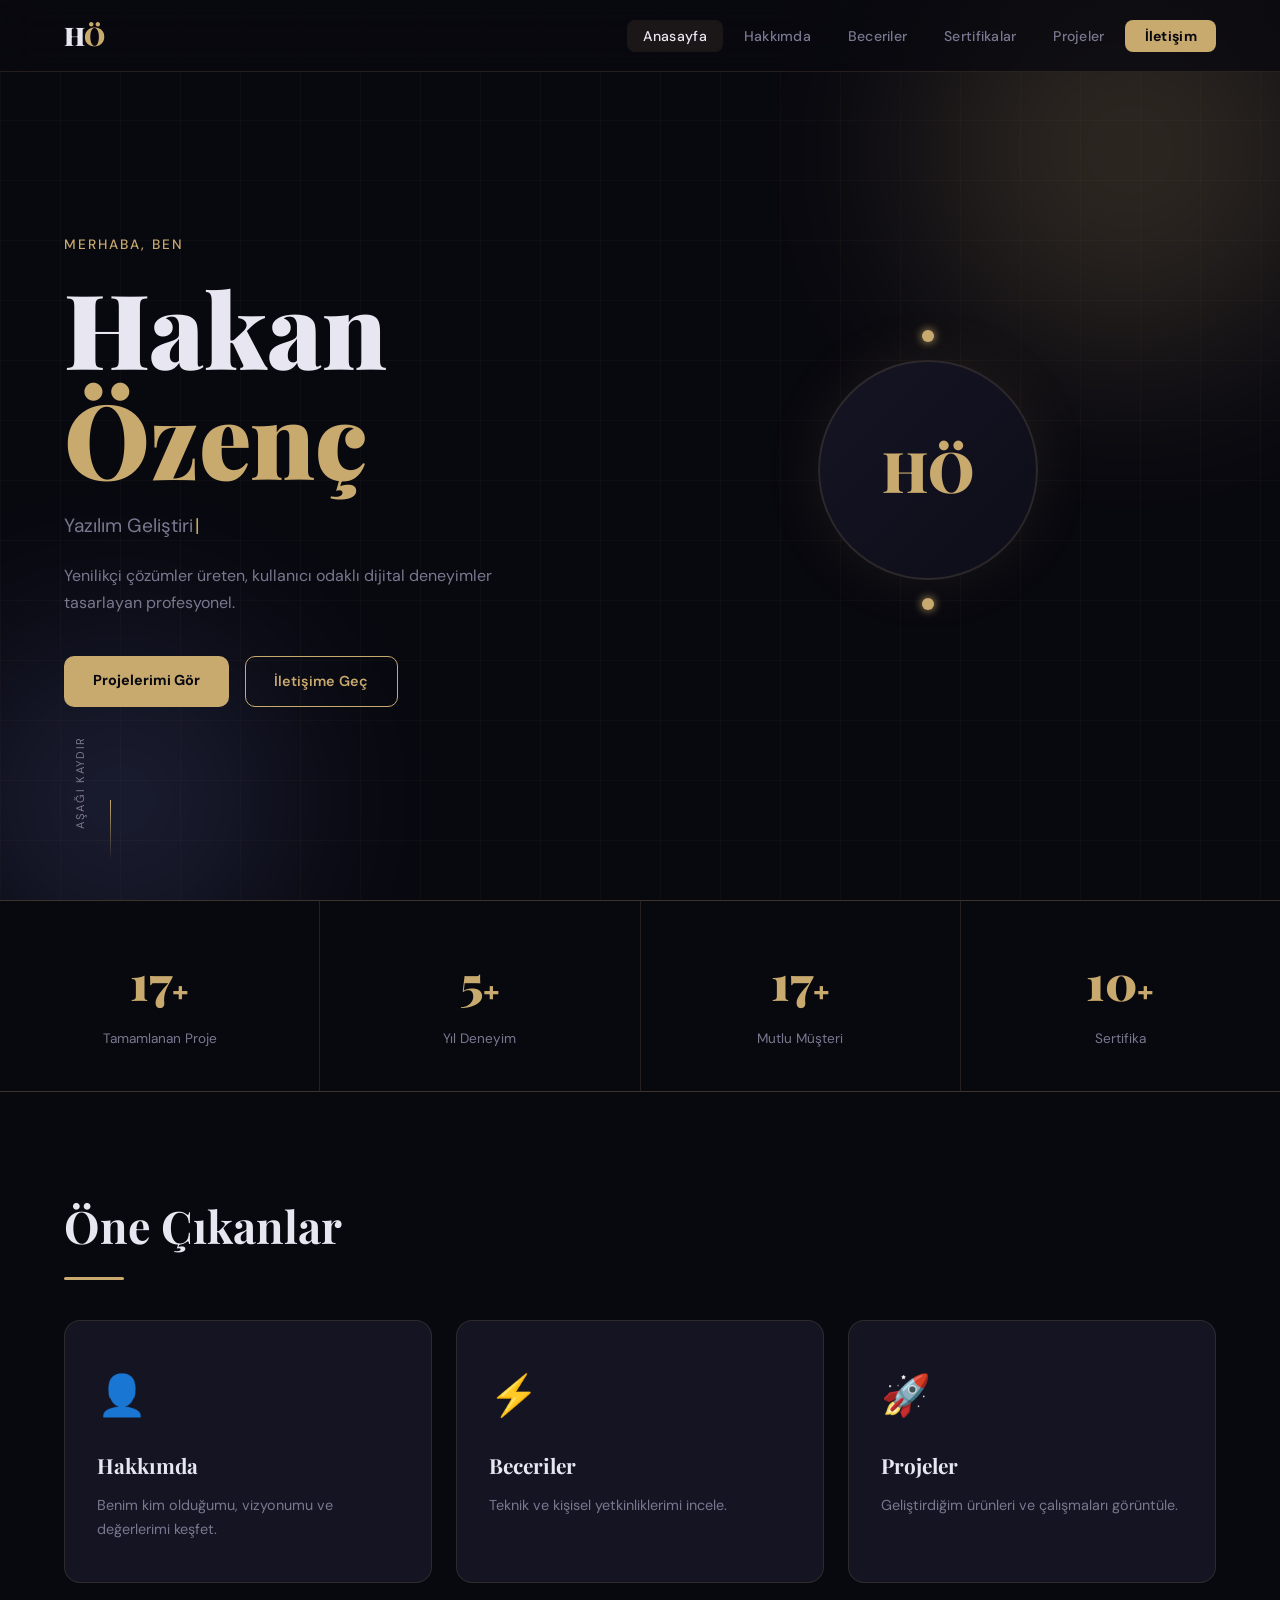
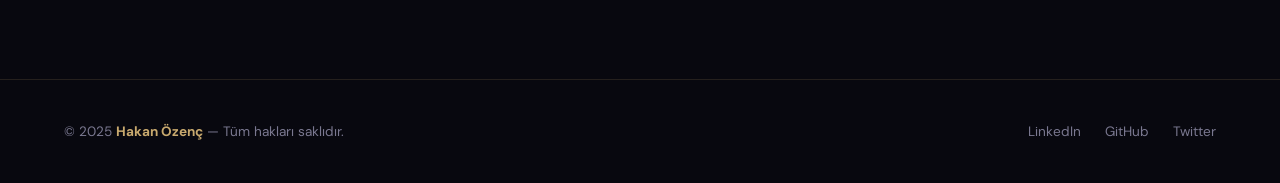
==== index.html @ df99b6a4 "Add files via upload" ====
<!DOCTYPE html>
<html lang="tr">
<head>
  <meta charset="UTF-8" />
  <meta name="viewport" content="width=device-width, initial-scale=1.0"/>
  <title>Hakan Özenç — Kişisel Web Sitesi</title>
  <link rel="stylesheet" href="style.css" />
  <link rel="preconnect" href="https://fonts.googleapis.com">
  <link href="https://fonts.googleapis.com/css2?family=Playfair+Display:wght@400;700;900&family=DM+Sans:wght@300;400;500&display=swap" rel="stylesheet">
</head>
<body class="page-home">

  <!-- NAV -->
  <nav id="navbar">
    <div class="nav-logo">H<span>Ö</span></div>
    <button class="nav-toggle" id="navToggle" aria-label="Menü">
      <span></span><span></span><span></span>
    </button>
    <ul class="nav-links" id="navLinks">
      <li><a href="index.html" class="active">Anasayfa</a></li>
      <li><a href="hakkimda.html">Hakkımda</a></li>
      <li><a href="beceriler.html">Beceriler</a></li>
      <li><a href="sertifikalar.html">Sertifikalar</a></li>
      <li><a href="projeler.html">Projeler</a></li>
      <li><a href="iletisim.html" class="nav-cta">İletişim</a></li>
    </ul>
  </nav>

  <!-- HERO -->
  <section class="hero">
    <div class="hero-bg">
      <div class="orb orb1"></div>
      <div class="orb orb2"></div>
      <div class="grid-lines"></div>
    </div>
    <div class="hero-content">
      <p class="hero-tag animate-up">Merhaba, ben</p>
      <h1 class="hero-name animate-up delay-1">Hakan<br><span>Özenç</span></h1>
      <p class="hero-role animate-up delay-2" id="typewriter"></p>
      <p class="hero-desc animate-up delay-3">
        Yenilikçi çözümler üreten, kullanıcı odaklı dijital deneyimler tasarlayan profesyonel.
      </p>
      <div class="hero-btns animate-up delay-4">
        <a href="projeler.html" class="btn-primary">Projelerimi Gör</a>
        <a href="iletisim.html" class="btn-outline">İletişime Geç</a>
      </div>
    </div>
    <div class="hero-visual animate-up delay-2">
      <div class="avatar-ring">
        <div class="avatar-inner">
          <span class="avatar-initials">HÖ</span>
        </div>
        <svg class="ring-svg" viewBox="0 0 300 300">
          <circle cx="150" cy="150" r="140" fill="none" stroke="url(#ringGrad)" stroke-width="2" stroke-dasharray="6 4"/>
        </svg>
        <div class="orbit-dot dot1"></div>
        <div class="orbit-dot dot2"></div>
      </div>
    </div>
    <div class="scroll-hint animate-up delay-5">
      <span>Aşağı Kaydır</span>
      <div class="scroll-line"></div>
    </div>
  </section>

  <!-- QUICK STATS -->
  <section class="stats">
    <div class="stat-card">
      <span class="stat-num" data-target="50">0</span><span class="stat-sym">+</span>
      <p>Tamamlanan Proje</p>
    </div>
    <div class="stat-card">
      <span class="stat-num" data-target="5">0</span><span class="stat-sym">+</span>
      <p>Yıl Deneyim</p>
    </div>
    <div class="stat-card">
      <span class="stat-num" data-target="30">0</span><span class="stat-sym">+</span>
      <p>Mutlu Müşteri</p>
    </div>
    <div class="stat-card">
      <span class="stat-num" data-target="10">0</span><span class="stat-sym">+</span>
      <p>Sertifika</p>
    </div>
  </section>

  <!-- FEATURED -->
  <section class="featured">
    <h2 class="section-title">Öne Çıkanlar</h2>
    <div class="featured-grid">
      <a href="hakkimda.html" class="feat-card">
        <div class="feat-icon">👤</div>
        <h3>Hakkımda</h3>
        <p>Benim kim olduğumu, vizyonumu ve değerlerimi keşfet.</p>
      </a>
      <a href="beceriler.html" class="feat-card">
        <div class="feat-icon">⚡</div>
        <h3>Beceriler</h3>
        <p>Teknik ve kişisel yetkinliklerimi incele.</p>
      </a>
      <a href="projeler.html" class="feat-card">
        <div class="feat-icon">🚀</div>
        <h3>Projeler</h3>
        <p>Geliştirdiğim ürünleri ve çalışmaları görüntüle.</p>
      </a>
    </div>
  </section>

  <!-- FOOTER -->
  <footer class="site-footer">
    <p>© 2025 <strong>Hakan Özenç</strong> — Tüm hakları saklıdır.</p>
    <div class="footer-links">
      <a href="#">LinkedIn</a>
      <a href="#">GitHub</a>
      <a href="#">Twitter</a>
    </div>
  </footer>

  <script src="main.js"></script>
</body>
</html>
---- style.css ----
/* ============================================
   HAKAN ÖZENÇ — PERSONAL WEBSITE
   style.css
   ============================================ */

/* ---- RESET & VARIABLES ---- */
*, *::before, *::after { box-sizing: border-box; margin: 0; padding: 0; }

:root {
  --bg:        #08080f;
  --bg2:       #0e0e1a;
  --surface:   #141423;
  --accent:    #c8a96e;
  --accent2:   #e8c98e;
  --text:      #e8e6f0;
  --muted:     #7a7890;
  --border:    rgba(200,169,110,0.15);
  --font-disp: 'Playfair Display', Georgia, serif;
  --font-body: 'DM Sans', sans-serif;
  --nav-h:     72px;
  --radius:    16px;
  --trans:     0.35s cubic-bezier(.4,0,.2,1);
}

html { scroll-behavior: smooth; }
body {
  background: var(--bg);
  color: var(--text);
  font-family: var(--font-body);
  font-size: 16px;
  line-height: 1.7;
  overflow-x: hidden;
}
a { text-decoration: none; color: inherit; }
img { display: block; max-width: 100%; }

/* ============================================
   NAVBAR
   ============================================ */
#navbar {
  position: fixed;
  top: 0; left: 0; right: 0;
  height: var(--nav-h);
  display: flex;
  align-items: center;
  justify-content: space-between;
  padding: 0 5%;
  z-index: 1000;
  background: rgba(8,8,15,0.75);
  backdrop-filter: blur(18px);
  border-bottom: 1px solid var(--border);
  transition: background var(--trans);
}
.nav-logo {
  font-family: var(--font-disp);
  font-size: 1.6rem;
  font-weight: 900;
  color: var(--text);
  letter-spacing: -1px;
}
.nav-logo span { color: var(--accent); }

.nav-links {
  list-style: none;
  display: flex;
  gap: 0.3rem;
  align-items: center;
}
.nav-links a {
  padding: 0.45rem 1rem;
  font-size: 0.88rem;
  font-weight: 500;
  color: var(--muted);
  border-radius: 8px;
  transition: color var(--trans), background var(--trans);
  letter-spacing: 0.02em;
}
.nav-links a:hover,
.nav-links a.active {
  color: var(--text);
  background: rgba(200,169,110,0.1);
}
.nav-links .nav-cta {
  background: var(--accent);
  color: #08080f !important;
  font-weight: 700;
  padding: 0.45rem 1.2rem;
  border-radius: 8px;
}
.nav-links .nav-cta:hover {
  background: var(--accent2);
}
.nav-links .nav-cta.active {
  background: var(--accent2);
  color: #08080f !important;
}

.nav-toggle {
  display: none;
  flex-direction: column;
  gap: 5px;
  background: none;
  border: none;
  cursor: pointer;
  padding: 6px;
}
.nav-toggle span {
  display: block;
  width: 24px; height: 2px;
  background: var(--text);
  border-radius: 2px;
  transition: var(--trans);
}

/* ============================================
   ANIMATIONS
   ============================================ */
.animate-up { opacity: 0; transform: translateY(30px); transition: opacity 0.7s ease, transform 0.7s ease; }
.animate-left { opacity: 0; transform: translateX(-30px); transition: opacity 0.7s ease, transform 0.7s ease; }
.animate-right { opacity: 0; transform: translateX(30px); transition: opacity 0.7s ease, transform 0.7s ease; }
.in-view { opacity: 1 !important; transform: none !important; }

.delay-1 { transition-delay: 0.15s !important; }
.delay-2 { transition-delay: 0.3s !important; }
.delay-3 { transition-delay: 0.45s !important; }
.delay-4 { transition-delay: 0.6s !important; }
.delay-5 { transition-delay: 0.75s !important; }

/* ============================================
   BUTTONS
   ============================================ */
.btn-primary {
  display: inline-block;
  padding: 0.75rem 1.8rem;
  background: var(--accent);
  color: #08080f;
  font-weight: 700;
  font-size: 0.9rem;
  border-radius: 10px;
  transition: background var(--trans), transform var(--trans);
  border: none; cursor: pointer;
}
.btn-primary:hover { background: var(--accent2); transform: translateY(-2px); }
.btn-primary.full-width { width: 100%; text-align: center; font-size: 1rem; padding: 1rem; }

.btn-outline {
  display: inline-block;
  padding: 0.75rem 1.8rem;
  border: 1.5px solid var(--accent);
  color: var(--accent);
  font-weight: 600;
  font-size: 0.9rem;
  border-radius: 10px;
  transition: background var(--trans), color var(--trans), transform var(--trans);
}
.btn-outline:hover { background: var(--accent); color: #08080f; transform: translateY(-2px); }

/* ============================================
   HERO (HOME)
   ============================================ */
.hero {
  min-height: 100vh;
  display: flex;
  align-items: center;
  padding: calc(var(--nav-h) + 3rem) 5% 5rem;
  position: relative;
  overflow: hidden;
}

.hero-bg {
  position: absolute;
  inset: 0;
  pointer-events: none;
}

.orb {
  position: absolute;
  border-radius: 50%;
  filter: blur(80px);
  opacity: 0.25;
}
.orb1 {
  width: 500px; height: 500px;
  background: radial-gradient(circle, #c8a96e, transparent);
  top: -100px; right: -100px;
}
.orb2 {
  width: 400px; height: 400px;
  background: radial-gradient(circle, #6e7ac8, transparent);
  bottom: -100px; left: -80px;
}

.grid-lines {
  position: absolute;
  inset: 0;
  background-image:
    linear-gradient(rgba(200,169,110,0.03) 1px, transparent 1px),
    linear-gradient(90deg, rgba(200,169,110,0.03) 1px, transparent 1px);
  background-size: 60px 60px;
}

.hero-content {
  max-width: 600px;
  z-index: 1;
  flex: 1;
}
.hero-tag {
  font-size: 0.85rem;
  font-weight: 500;
  color: var(--accent);
  letter-spacing: 0.15em;
  text-transform: uppercase;
  margin-bottom: 1rem;
  display: block;
}
.hero-name {
  font-family: var(--font-disp);
  font-size: clamp(3.5rem, 9vw, 6.5rem);
  font-weight: 900;
  line-height: 1.05;
  margin-bottom: 1.2rem;
  color: var(--text);
}
.hero-name span { color: var(--accent); display: block; }
.hero-role {
  font-size: 1.2rem;
  color: var(--muted);
  margin-bottom: 1.2rem;
  min-height: 1.8rem;
  font-weight: 400;
}
.hero-role::after { content: '|'; animation: blink 1s infinite; margin-left: 2px; color: var(--accent); }
@keyframes blink { 0%,100%{opacity:1}50%{opacity:0} }

.hero-desc {
  font-size: 1rem;
  color: var(--muted);
  max-width: 480px;
  margin-bottom: 2.5rem;
}
.hero-btns { display: flex; gap: 1rem; flex-wrap: wrap; }

/* Avatar */
.hero-visual {
  flex: 1;
  display: flex;
  justify-content: center;
  align-items: center;
  z-index: 1;
}
.avatar-ring {
  position: relative;
  width: 300px;
  height: 300px;
}
.avatar-inner {
  width: 220px;
  height: 220px;
  border-radius: 50%;
  background: linear-gradient(135deg, var(--surface), var(--bg2));
  border: 2px solid var(--border);
  display: flex;
  align-items: center;
  justify-content: center;
  position: absolute;
  top: 50%; left: 50%;
  transform: translate(-50%,-50%);
  box-shadow: 0 0 60px rgba(200,169,110,0.1);
}
.avatar-initials {
  font-family: var(--font-disp);
  font-size: 3.5rem;
  font-weight: 900;
  color: var(--accent);
}
.ring-svg {
  position: absolute;
  inset: 0;
  width: 100%; height: 100%;
  animation: spinRing 18s linear infinite;
}
@keyframes spinRing { to { transform: rotate(360deg); } }

.orbit-dot {
  position: absolute;
  width: 12px; height: 12px;
  border-radius: 50%;
  background: var(--accent);
  box-shadow: 0 0 10px var(--accent);
}
.dot1 { top: 10px; left: 50%; transform: translateX(-50%); animation: orbitDot1 6s linear infinite; }
.dot2 { bottom: 10px; left: 50%; transform: translateX(-50%); animation: orbitDot2 6s linear infinite 3s; }
@keyframes orbitDot1 { 0%{top:10px;left:50%}25%{top:50%;left:calc(100% - 6px)}50%{top:calc(100% - 22px);left:50%}75%{top:50%;left:6px}100%{top:10px;left:50%} }
@keyframes orbitDot2 { 0%{bottom:10px;left:50%}100%{bottom:10px;left:50%} }

.scroll-hint {
  position: absolute;
  bottom: 2.5rem; left: 5%;
  display: flex;
  flex-direction: column;
  align-items: center;
  gap: 0.5rem;
}
.scroll-hint span {
  font-size: 0.7rem;
  letter-spacing: 0.15em;
  text-transform: uppercase;
  color: var(--muted);
  transform: rotate(-90deg) translateY(-30px);
}
.scroll-line {
  width: 1px; height: 60px;
  background: linear-gradient(to bottom, var(--accent), transparent);
  animation: scrollPulse 2s ease-in-out infinite;
}
@keyframes scrollPulse { 0%,100%{opacity:0.4;height:40px}50%{opacity:1;height:60px} }

/* ============================================
   STATS
   ============================================ */
.stats {
  display: grid;
  grid-template-columns: repeat(4, 1fr);
  gap: 1px;
  background: var(--border);
  border-top: 1px solid var(--border);
  border-bottom: 1px solid var(--border);
}
.stat-card {
  background: var(--bg);
  padding: 2.5rem 2rem;
  text-align: center;
  transition: background var(--trans);
}
.stat-card:hover { background: var(--bg2); }
.stat-num {
  font-family: var(--font-disp);
  font-size: 3rem;
  font-weight: 900;
  color: var(--accent);
}
.stat-sym { font-size: 1.8rem; color: var(--accent); font-weight: 700; }
.stat-card p { font-size: 0.85rem; color: var(--muted); margin-top: 0.3rem; }

/* ============================================
   SECTION TITLES
   ============================================ */
.section-title {
  font-family: var(--font-disp);
  font-size: clamp(1.8rem, 4vw, 2.8rem);
  font-weight: 700;
  color: var(--text);
  margin-bottom: 2.5rem;
  position: relative;
  padding-bottom: 1rem;
}
.section-title::after {
  content: '';
  position: absolute;
  bottom: 0; left: 0;
  width: 60px; height: 3px;
  background: var(--accent);
  border-radius: 2px;
}

/* ============================================
   FEATURED (HOME)
   ============================================ */
.featured {
  padding: 6rem 5%;
}
.featured-grid {
  display: grid;
  grid-template-columns: repeat(3, 1fr);
  gap: 1.5rem;
}
.feat-card {
  display: block;
  padding: 2.5rem 2rem;
  background: var(--surface);
  border: 1px solid var(--border);
  border-radius: var(--radius);
  transition: border-color var(--trans), transform var(--trans), box-shadow var(--trans);
}
.feat-card:hover {
  border-color: var(--accent);
  transform: translateY(-6px);
  box-shadow: 0 20px 50px rgba(200,169,110,0.08);
}
.feat-icon { font-size: 2.5rem; margin-bottom: 1.2rem; }
.feat-card h3 {
  font-family: var(--font-disp);
  font-size: 1.3rem;
  font-weight: 700;
  margin-bottom: 0.6rem;
  color: var(--text);
}
.feat-card p { color: var(--muted); font-size: 0.9rem; }

/* ============================================
   PAGE HERO (inner pages)
   ============================================ */
.page-hero {
  padding: calc(var(--nav-h) + 4rem) 5% 4rem;
  position: relative;
  overflow: hidden;
}
.page-hero-bg { position: absolute; inset: 0; pointer-events: none; }
.page-hero-content { position: relative; z-index: 1; }
.page-tag {
  display: block;
  font-size: 0.8rem;
  font-weight: 500;
  color: var(--accent);
  letter-spacing: 0.2em;
  text-transform: uppercase;
  margin-bottom: 0.8rem;
}
.page-hero-content h1 {
  font-family: var(--font-disp);
  font-size: clamp(2.8rem, 7vw, 5rem);
  font-weight: 900;
  line-height: 1.1;
  color: var(--text);
}
.page-hero-content h1 span { color: var(--accent); }

/* ============================================
   ABOUT
   ============================================ */
.about-section {
  padding: 4rem 5% 6rem;
}
.about-grid {
  display: grid;
  grid-template-columns: 340px 1fr;
  gap: 5rem;
  align-items: start;
}
.about-photo-wrap {
  position: relative;
  width: 260px;
}
.about-photo-placeholder {
  width: 260px;
  height: 300px;
  background: var(--surface);
  border: 1px solid var(--border);
  border-radius: 20px;
  display: flex;
  align-items: center;
  justify-content: center;
  font-family: var(--font-disp);
  font-size: 4rem;
  font-weight: 900;
  color: var(--accent);
}
.about-photo-deco {
  position: absolute;
  bottom: -16px; right: -16px;
  width: 100%; height: 100%;
  border: 2px solid var(--accent);
  border-radius: 20px;
  opacity: 0.3;
  z-index: -1;
}
.about-social { display: flex; gap: 0.8rem; margin-top: 1.8rem; flex-wrap: wrap; }
.social-btn {
  display: inline-block;
  padding: 0.4rem 1rem;
  border: 1px solid var(--border);
  border-radius: 8px;
  font-size: 0.82rem;
  font-weight: 500;
  color: var(--muted);
  transition: border-color var(--trans), color var(--trans);
}
.social-btn:hover { border-color: var(--accent); color: var(--accent); }

.about-text-col h2 {
  font-family: var(--font-disp);
  font-size: 2.2rem;
  font-weight: 900;
  margin-bottom: 0.3rem;
}
.about-subtitle { color: var(--accent); font-size: 0.9rem; margin-bottom: 1.5rem; }
.about-body { color: var(--muted); margin-bottom: 1rem; font-size: 0.97rem; }

.info-grid {
  display: grid;
  grid-template-columns: 1fr 1fr;
  gap: 1.2rem;
  margin-top: 2rem;
  padding: 1.5rem;
  background: var(--surface);
  border: 1px solid var(--border);
  border-radius: var(--radius);
}
.info-item { display: flex; flex-direction: column; gap: 0.2rem; }
.info-label { font-size: 0.75rem; color: var(--muted); letter-spacing: 0.08em; text-transform: uppercase; }
.info-val { font-size: 0.92rem; font-weight: 500; color: var(--text); }
.info-val.available { color: #4ecb71; }

/* TIMELINE */
.timeline-section { padding: 4rem 5% 6rem; }
.timeline {
  position: relative;
  padding-left: 2rem;
}
.timeline::before {
  content: '';
  position: absolute;
  left: 8px; top: 0; bottom: 0;
  width: 1px;
  background: var(--border);
}
.timeline-item {
  position: relative;
  margin-bottom: 3rem;
  padding-left: 2.5rem;
}
.tl-dot {
  position: absolute;
  left: -2rem;
  top: 6px;
  width: 14px; height: 14px;
  border-radius: 50%;
  background: var(--accent);
  box-shadow: 0 0 0 4px rgba(200,169,110,0.2);
}
.tl-date {
  font-size: 0.78rem;
  color: var(--accent);
  letter-spacing: 0.08em;
  margin-bottom: 0.5rem;
  font-weight: 600;
}
.tl-card {
  background: var(--surface);
  border: 1px solid var(--border);
  border-radius: var(--radius);
  padding: 1.5rem 2rem;
  transition: border-color var(--trans);
}
.tl-card:hover { border-color: var(--accent); }
.tl-card h3 { font-size: 1.1rem; font-weight: 700; margin-bottom: 0.3rem; color: var(--text); }
.tl-org { font-size: 0.85rem; color: var(--accent); margin-bottom: 0.5rem; }
.tl-card p { color: var(--muted); font-size: 0.9rem; }

/* ============================================
   SKILLS PAGE
   ============================================ */
.skills-section { padding: 3rem 5% 6rem; }
.skills-intro { max-width: 600px; margin-bottom: 3rem; color: var(--muted); font-size: 1rem; }

.skill-bars { max-width: 700px; }
.skill-bar-item { margin-bottom: 1.6rem; }
.skill-info {
  display: flex;
  justify-content: space-between;
  margin-bottom: 0.5rem;
  font-size: 0.9rem;
  font-weight: 500;
}
.bar-track {
  height: 8px;
  background: var(--surface);
  border-radius: 999px;
  overflow: hidden;
  border: 1px solid var(--border);
}
.bar-fill {
  height: 100%;
  width: 0;
  background: linear-gradient(90deg, var(--accent), var(--accent2));
  border-radius: 999px;
  transition: width 1.2s cubic-bezier(.4,0,.2,1);
}

.tools-grid {
  display: flex;
  flex-wrap: wrap;
  gap: 0.8rem;
}
.tool-chip {
  padding: 0.5rem 1.2rem;
  background: var(--surface);
  border: 1px solid var(--border);
  border-radius: 999px;
  font-size: 0.85rem;
  font-weight: 500;
  color: var(--muted);
  transition: border-color var(--trans), color var(--trans), background var(--trans);
  cursor: default;
}
.tool-chip:hover { border-color: var(--accent); color: var(--accent); background: rgba(200,169,110,0.05); }

.soft-grid {
  display: grid;
  grid-template-columns: repeat(3, 1fr);
  gap: 1.5rem;
}
.soft-card {
  padding: 2rem 1.5rem;
  background: var(--surface);
  border: 1px solid var(--border);
  border-radius: var(--radius);
  text-align: center;
  transition: border-color var(--trans), transform var(--trans);
}
.soft-card:hover { border-color: var(--accent); transform: translateY(-4px); }
.soft-icon { font-size: 2rem; margin-bottom: 1rem; }
.soft-card h3 { font-size: 1rem; font-weight: 700; margin-bottom: 0.5rem; color: var(--text); }
.soft-card p { font-size: 0.85rem; color: var(--muted); }

/* ============================================
   CERTS PAGE
   ============================================ */
.certs-section { padding: 3rem 5% 6rem; }
.certs-grid {
  display: grid;
  grid-template-columns: repeat(3, 1fr);
  gap: 1.5rem;
}
.cert-card {
  display: flex;
  gap: 1.2rem;
  padding: 1.8rem;
  background: var(--surface);
  border: 1px solid var(--border);
  border-radius: var(--radius);
  transition: border-color var(--trans), transform var(--trans);
}
.cert-card:hover { border-color: var(--accent); transform: translateY(-4px); }
.cert-badge { font-size: 2rem; flex-shrink: 0; }
.cert-org {
  display: inline-block;
  font-size: 0.72rem;
  font-weight: 700;
  letter-spacing: 0.1em;
  text-transform: uppercase;
  color: var(--accent);
  margin-bottom: 0.4rem;
}
.cert-body h3 { font-size: 0.97rem; font-weight: 700; color: var(--text); margin-bottom: 0.3rem; }
.cert-date { font-size: 0.78rem; color: var(--muted); margin-bottom: 0.5rem; }
.cert-desc { font-size: 0.82rem; color: var(--muted); margin-bottom: 1rem; }
.cert-link { font-size: 0.82rem; color: var(--accent); font-weight: 600; transition: opacity var(--trans); }
.cert-link:hover { opacity: 0.7; }

/* ============================================
   PROJECTS PAGE
   ============================================ */
.projects-section { padding: 3rem 5% 6rem; }

.filter-bar {
  display: flex;
  gap: 0.8rem;
  margin-bottom: 3rem;
  flex-wrap: wrap;
}
.filter-btn {
  padding: 0.5rem 1.4rem;
  border: 1px solid var(--border);
  background: none;
  color: var(--muted);
  border-radius: 999px;
  font-size: 0.85rem;
  font-weight: 500;
  cursor: pointer;
  transition: all var(--trans);
  font-family: var(--font-body);
}
.filter-btn:hover,
.filter-btn.active {
  border-color: var(--accent);
  color: var(--accent);
  background: rgba(200,169,110,0.07);
}

.projects-grid {
  display: grid;
  grid-template-columns: repeat(3, 1fr);
  gap: 1.8rem;
}
.proj-card {
  background: var(--surface);
  border: 1px solid var(--border);
  border-radius: var(--radius);
  overflow: hidden;
  transition: border-color var(--trans), transform var(--trans);
}
.proj-card:hover { border-color: var(--accent); transform: translateY(-6px); }
.proj-card.hidden { display: none; }
.proj-thumb { position: relative; height: 180px; overflow: hidden; }
.proj-thumb-inner {
  width: 100%; height: 100%;
  display: flex; align-items: center; justify-content: center;
}
.proj-thumb-inner span {
  font-family: var(--font-disp);
  font-size: 1.5rem;
  font-weight: 700;
  color: rgba(255,255,255,0.4);
}
.proj-overlay {
  position: absolute;
  inset: 0;
  background: rgba(8,8,15,0.8);
  display: flex;
  gap: 1rem;
  align-items: center;
  justify-content: center;
  opacity: 0;
  transition: opacity var(--trans);
}
.proj-card:hover .proj-overlay { opacity: 1; }
.proj-btn {
  padding: 0.5rem 1.2rem;
  border: 1px solid var(--accent);
  color: var(--accent);
  border-radius: 8px;
  font-size: 0.85rem;
  font-weight: 600;
  transition: background var(--trans), color var(--trans);
}
.proj-btn:hover { background: var(--accent); color: #08080f; }
.proj-info { padding: 1.5rem; }
.proj-tags { display: flex; gap: 0.5rem; flex-wrap: wrap; margin-bottom: 0.8rem; }
.proj-tags span {
  font-size: 0.72rem;
  padding: 0.25rem 0.7rem;
  background: rgba(200,169,110,0.1);
  color: var(--accent);
  border-radius: 999px;
  font-weight: 600;
  letter-spacing: 0.04em;
}
.proj-info h3 { font-size: 1rem; font-weight: 700; color: var(--text); margin-bottom: 0.4rem; }
.proj-info p { font-size: 0.85rem; color: var(--muted); }

/* ============================================
   CONTACT PAGE
   ============================================ */
.contact-section { padding: 3rem 5% 6rem; }
.contact-grid {
  display: grid;
  grid-template-columns: 1fr 1fr;
  gap: 5rem;
  align-items: start;
}
.contact-info h2 {
  font-family: var(--font-disp);
  font-size: 2.4rem;
  font-weight: 900;
  margin-bottom: 1rem;
  color: var(--text);
}
.contact-info h2 span { color: var(--accent); }
.contact-info > p { color: var(--muted); max-width: 400px; margin-bottom: 2.5rem; }

.contact-items { display: flex; flex-direction: column; gap: 1.5rem; margin-bottom: 2.5rem; }
.contact-item { display: flex; gap: 1rem; align-items: flex-start; }
.ci-icon { font-size: 1.5rem; flex-shrink: 0; margin-top: 0.1rem; }
.ci-label { font-size: 0.75rem; color: var(--muted); letter-spacing: 0.08em; text-transform: uppercase; margin-bottom: 0.2rem; }
.ci-val { font-size: 0.95rem; font-weight: 500; color: var(--text); transition: color var(--trans); }
a.ci-val:hover { color: var(--accent); }
.contact-social { display: flex; gap: 0.8rem; flex-wrap: wrap; }

.form-card {
  background: var(--surface);
  border: 1px solid var(--border);
  border-radius: var(--radius);
  padding: 2.5rem;
}
.form-group { margin-bottom: 1.5rem; }
.form-group label { display: block; font-size: 0.82rem; font-weight: 600; letter-spacing: 0.08em; text-transform: uppercase; color: var(--muted); margin-bottom: 0.5rem; }
.form-group input,
.form-group textarea {
  width: 100%;
  padding: 0.8rem 1rem;
  background: var(--bg2);
  border: 1px solid var(--border);
  border-radius: 10px;
  color: var(--text);
  font-family: var(--font-body);
  font-size: 0.95rem;
  transition: border-color var(--trans), box-shadow var(--trans);
  resize: vertical;
  outline: none;
}
.form-group input:focus,
.form-group textarea:focus {
  border-color: var(--accent);
  box-shadow: 0 0 0 3px rgba(200,169,110,0.1);
}
.form-group input::placeholder,
.form-group textarea::placeholder { color: var(--muted); }

.form-success {
  margin-top: 1rem;
  padding: 1rem;
  background: rgba(78,203,113,0.1);
  border: 1px solid rgba(78,203,113,0.3);
  border-radius: 10px;
  color: #4ecb71;
  font-size: 0.9rem;
  text-align: center;
}

/* ============================================
   FOOTER
   ============================================ */
.site-footer {
  padding: 2.5rem 5%;
  border-top: 1px solid var(--border);
  display: flex;
  justify-content: space-between;
  align-items: center;
  flex-wrap: wrap;
  gap: 1rem;
}
.site-footer p { font-size: 0.85rem; color: var(--muted); }
.site-footer strong { color: var(--accent); }
.footer-links { display: flex; gap: 1.5rem; }
.footer-links a { font-size: 0.85rem; color: var(--muted); transition: color var(--trans); }
.footer-links a:hover { color: var(--accent); }

/* ============================================
   RESPONSIVE
   ============================================ */
@media (max-width: 1024px) {
  .stats { grid-template-columns: repeat(2, 1fr); }
  .about-grid { grid-template-columns: 1fr; gap: 3rem; }
  .certs-grid { grid-template-columns: repeat(2, 1fr); }
  .projects-grid { grid-template-columns: repeat(2, 1fr); }
  .soft-grid { grid-template-columns: repeat(2, 1fr); }
}

@media (max-width: 768px) {
  .nav-toggle { display: flex; }
  .nav-links {
    position: fixed;
    top: var(--nav-h); left: 0; right: 0;
    background: rgba(8,8,15,0.97);
    flex-direction: column;
    padding: 2rem 5%;
    gap: 0.2rem;
    transform: translateY(-110%);
    transition: transform var(--trans);
    border-bottom: 1px solid var(--border);
  }
  .nav-links.open { transform: translateY(0); }
  .nav-links a { font-size: 1rem; padding: 0.8rem 1rem; width: 100%; }

  .hero { flex-direction: column; gap: 3rem; text-align: center; padding-top: calc(var(--nav-h) + 3rem); }
  .hero-btns { justify-content: center; }
  .scroll-hint { display: none; }

  .featured-grid { grid-template-columns: 1fr; }
  .stats { grid-template-columns: repeat(2, 1fr); }
  .contact-grid { grid-template-columns: 1fr; }
  .certs-grid { grid-template-columns: 1fr; }
  .projects-grid { grid-template-columns: 1fr; }
  .soft-grid { grid-template-columns: 1fr; }

  .site-footer { flex-direction: column; text-align: center; }
}

@media (max-width: 480px) {
  .stats { grid-template-columns: repeat(2, 1fr); }
  .info-grid { grid-template-columns: 1fr; }
}
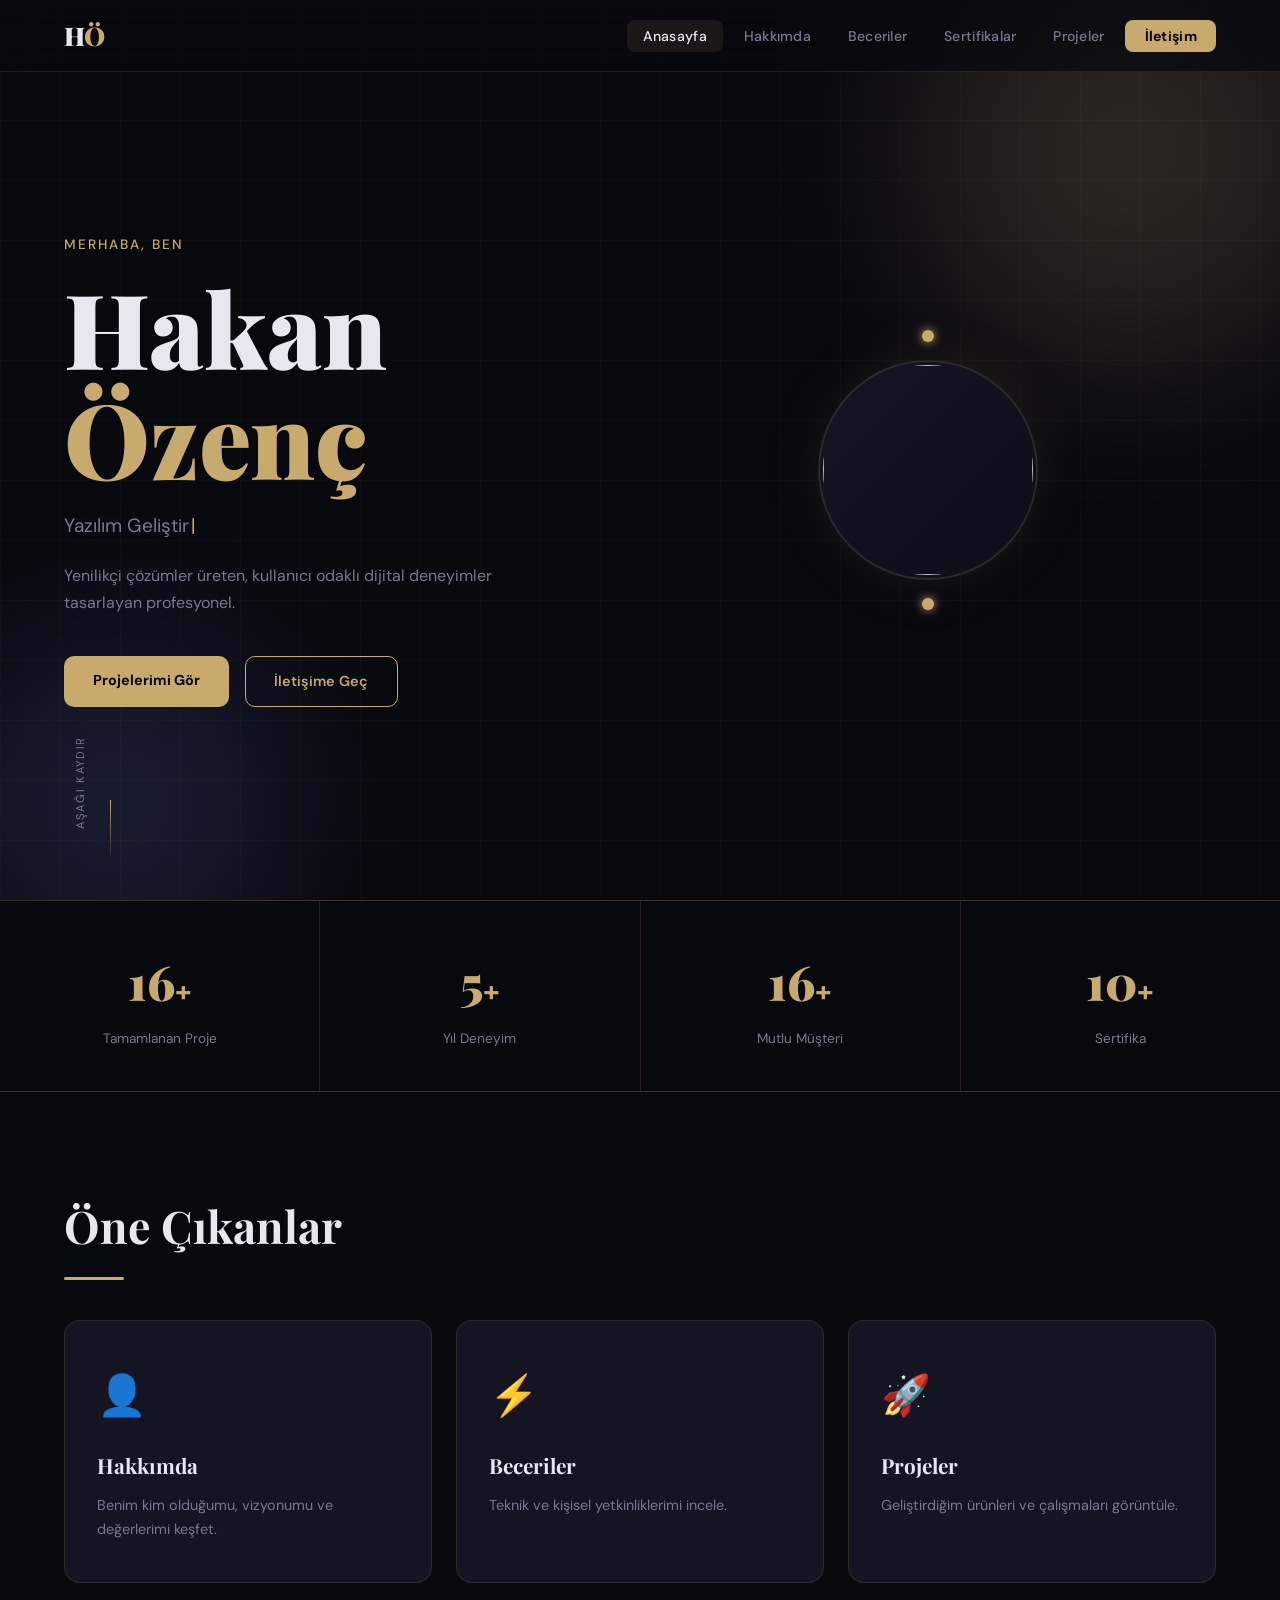
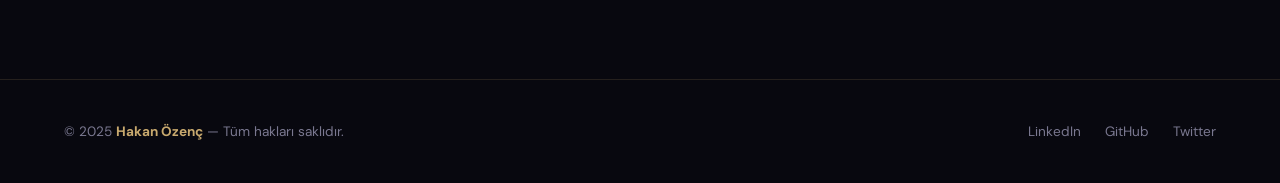
==== commit 08c4413b: "Add files via upload" ====
--- a/index.html
+++ b/index.html
@@ -48,7 +48,7 @@
     <div class="hero-visual animate-up delay-2">
       <div class="avatar-ring">
         <div class="avatar-inner">
-          <span class="avatar-initials">HÖ</span>
+          <span class="avatar-initials"><img src="img/foto.jpeg" alt=""></span>
         </div>
         <svg class="ring-svg" viewBox="0 0 300 300">
           <circle cx="150" cy="150" r="140" fill="none" stroke="url(#ringGrad)" stroke-width="2" stroke-dasharray="6 4"/>
--- a/style.css
+++ b/style.css
@@ -871,3 +871,9 @@
   .stats { grid-template-columns: repeat(2, 1fr); }
   .info-grid { grid-template-columns: 1fr; }
 }
+
+.avatar-inner img{
+  width: 210px;
+  height: 210px;
+  border-radius: 100%;
+}
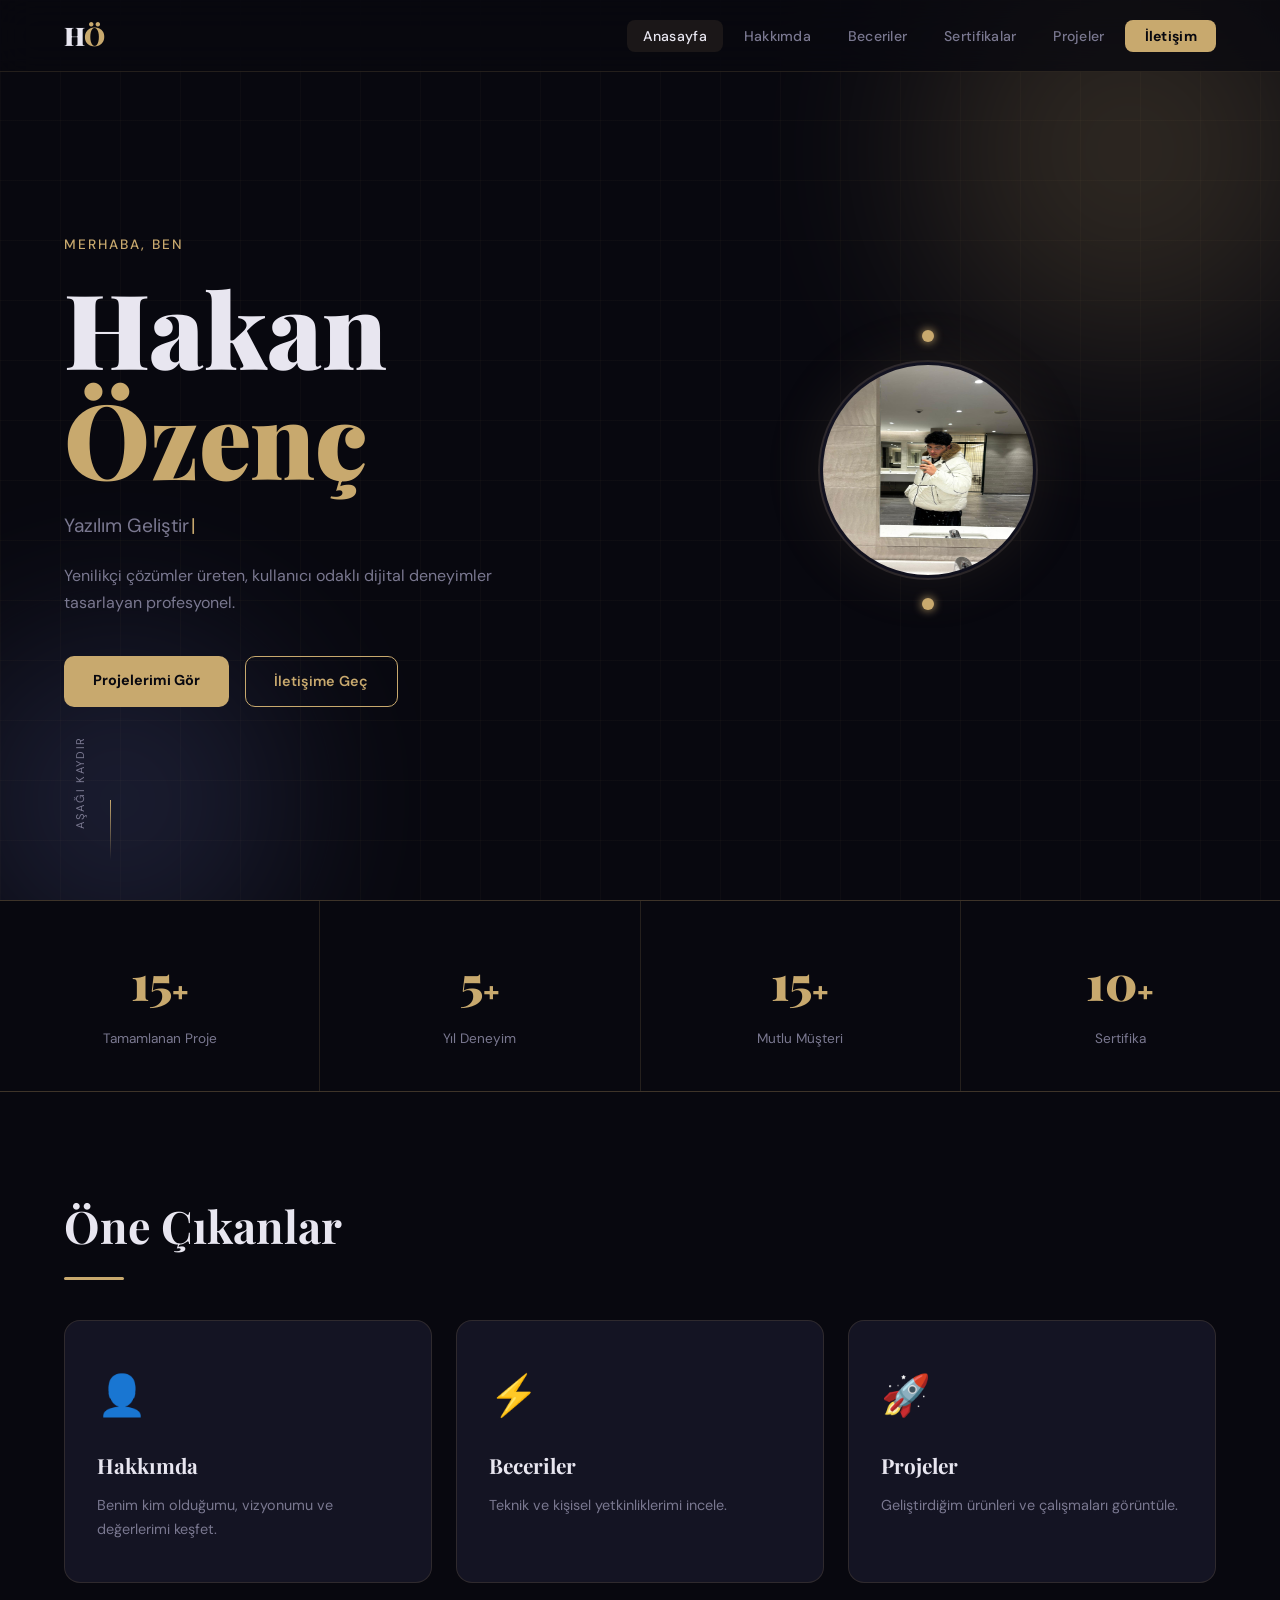
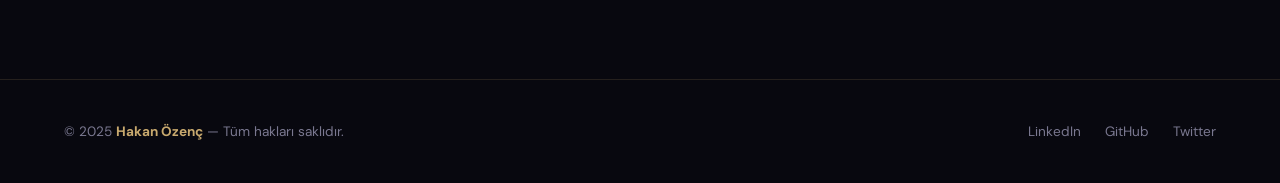
==== commit 57791450: "Add files via upload" ====
--- a/index.html
+++ b/index.html
@@ -7,6 +7,14 @@
   <link rel="stylesheet" href="style.css" />
   <link rel="preconnect" href="https://fonts.googleapis.com">
   <link href="https://fonts.googleapis.com/css2?family=Playfair+Display:wght@400;700;900&family=DM+Sans:wght@300;400;500&display=swap" rel="stylesheet">
+  <style>
+    .avatar-inner img
+    {
+      width: 210px;
+      height: 210px;
+      border-radius: 100%;
+    }
+  </style>
 </head>
 <body class="page-home">
 
--- a/style.css
+++ b/style.css
@@ -872,8 +872,3 @@
   .info-grid { grid-template-columns: 1fr; }
 }
 
-.avatar-inner img{
-  width: 210px;
-  height: 210px;
-  border-radius: 100%;
-}
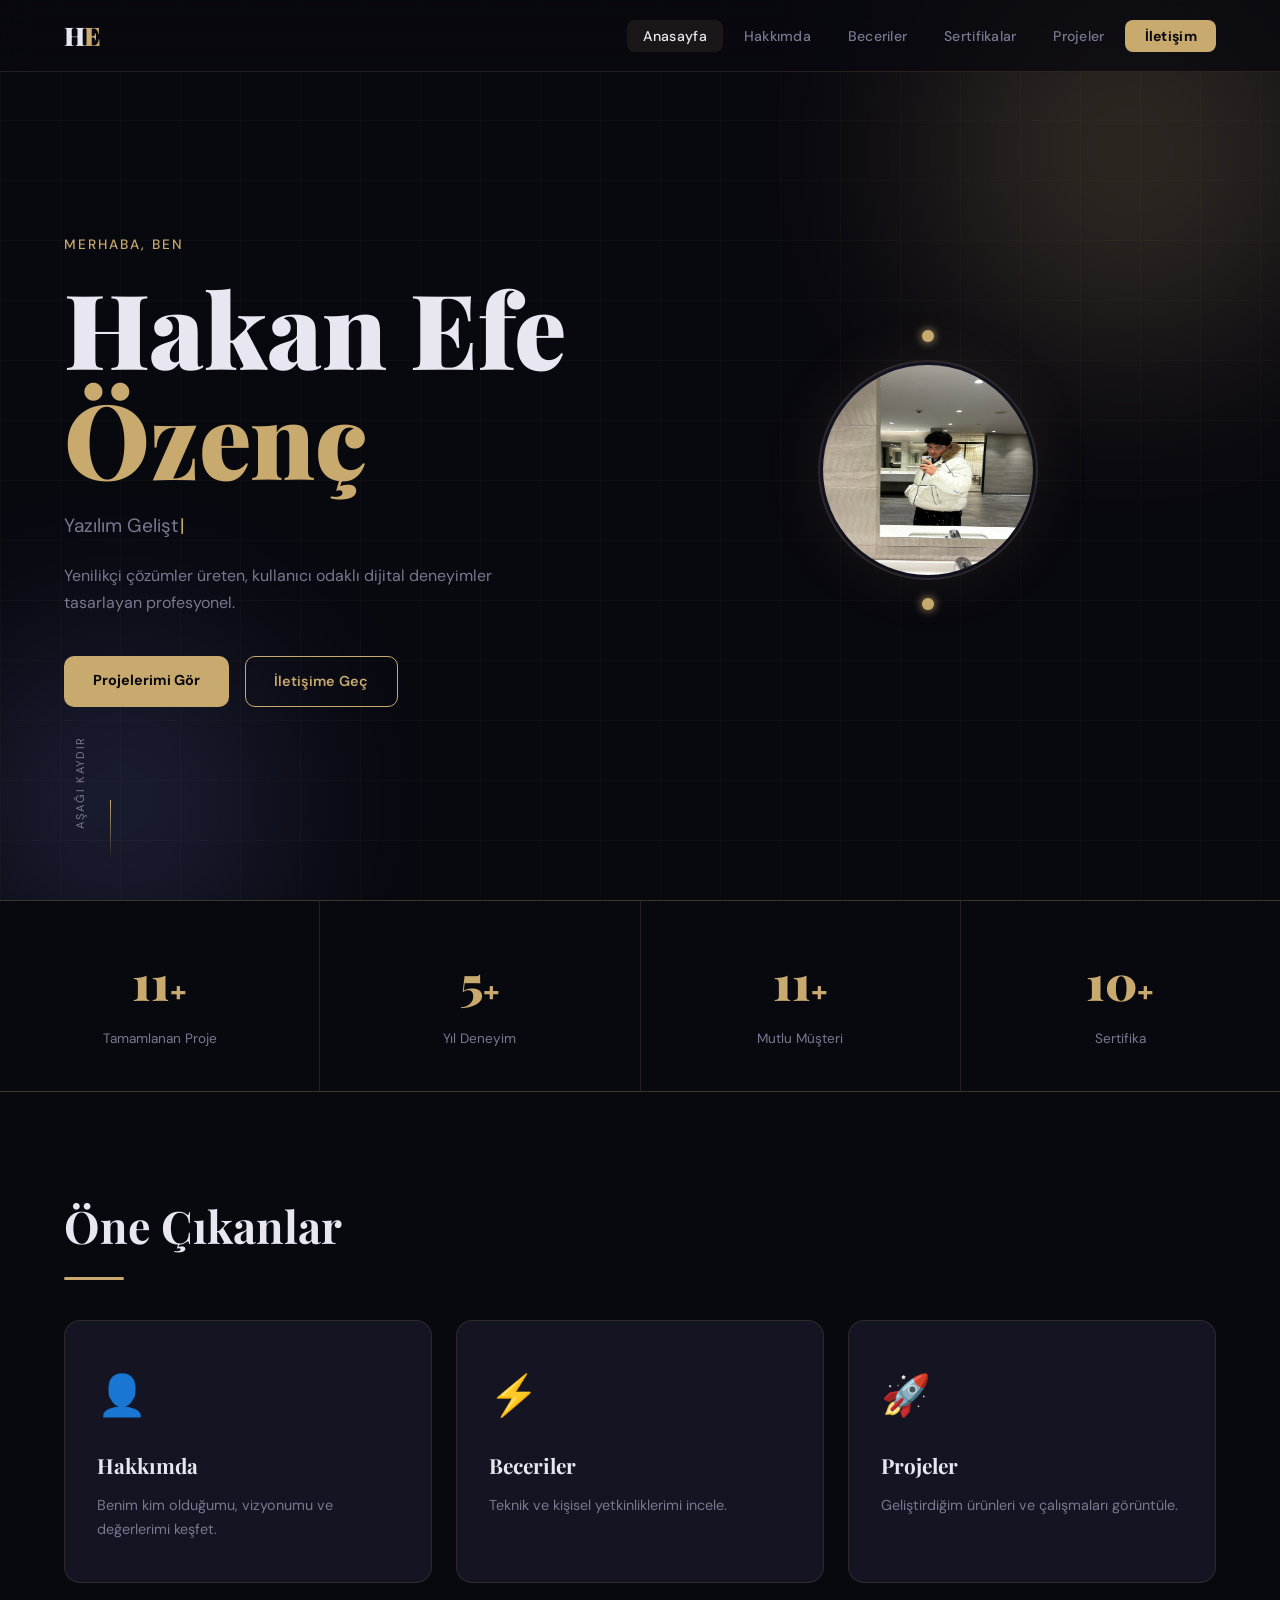
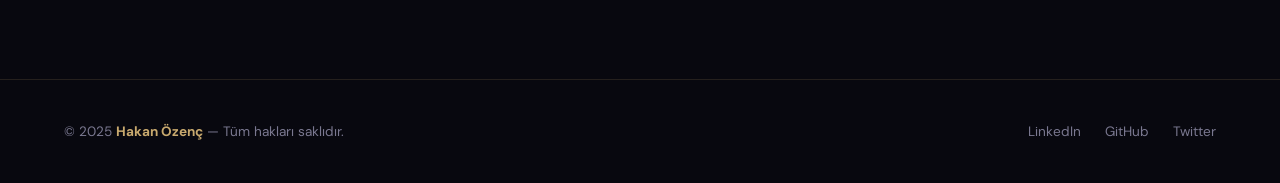
==== commit 370d8e53: "Add files via upload" ====
--- a/index.html
+++ b/index.html
@@ -20,7 +20,7 @@
 
   <!-- NAV -->
   <nav id="navbar">
-    <div class="nav-logo">H<span>Ö</span></div>
+    <div class="nav-logo">H<span>E</span></div>
     <button class="nav-toggle" id="navToggle" aria-label="Menü">
       <span></span><span></span><span></span>
     </button>
@@ -43,7 +43,7 @@
     </div>
     <div class="hero-content">
       <p class="hero-tag animate-up">Merhaba, ben</p>
-      <h1 class="hero-name animate-up delay-1">Hakan<br><span>Özenç</span></h1>
+      <h1 class="hero-name animate-up delay-1">Hakan Efe<br><span>Özenç</span></h1>
       <p class="hero-role animate-up delay-2" id="typewriter"></p>
       <p class="hero-desc animate-up delay-3">
         Yenilikçi çözümler üreten, kullanıcı odaklı dijital deneyimler tasarlayan profesyonel.
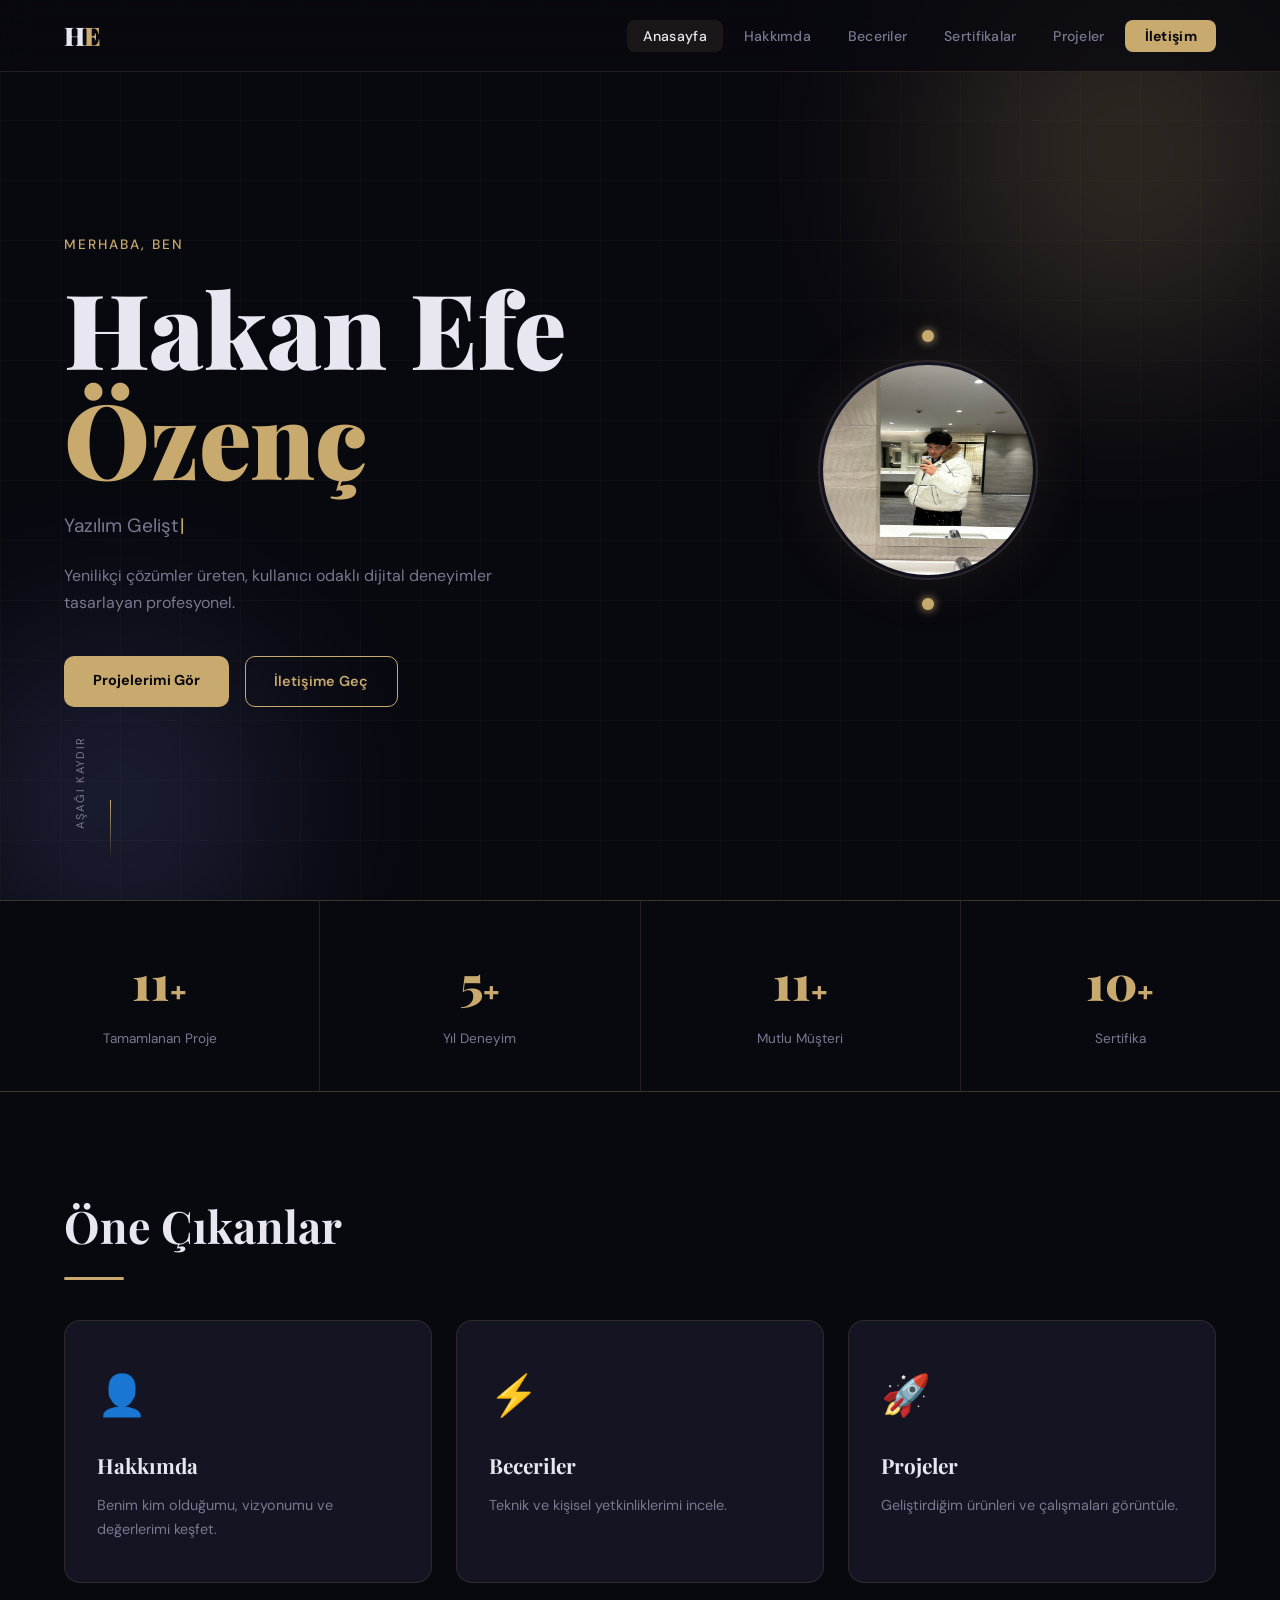
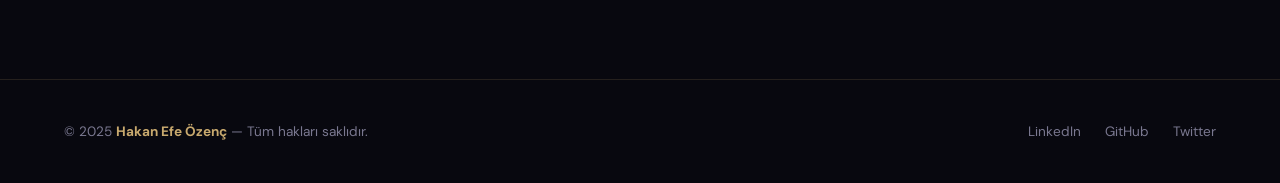
==== commit 349f2507: "Add files via upload" ====
--- a/index.html
+++ b/index.html
@@ -115,7 +115,7 @@
 
   <!-- FOOTER -->
   <footer class="site-footer">
-    <p>© 2025 <strong>Hakan Özenç</strong> — Tüm hakları saklıdır.</p>
+    <p>© 2025 <strong>Hakan Efe Özenç</strong> — Tüm hakları saklıdır.</p>
     <div class="footer-links">
       <a href="#">LinkedIn</a>
       <a href="#">GitHub</a>
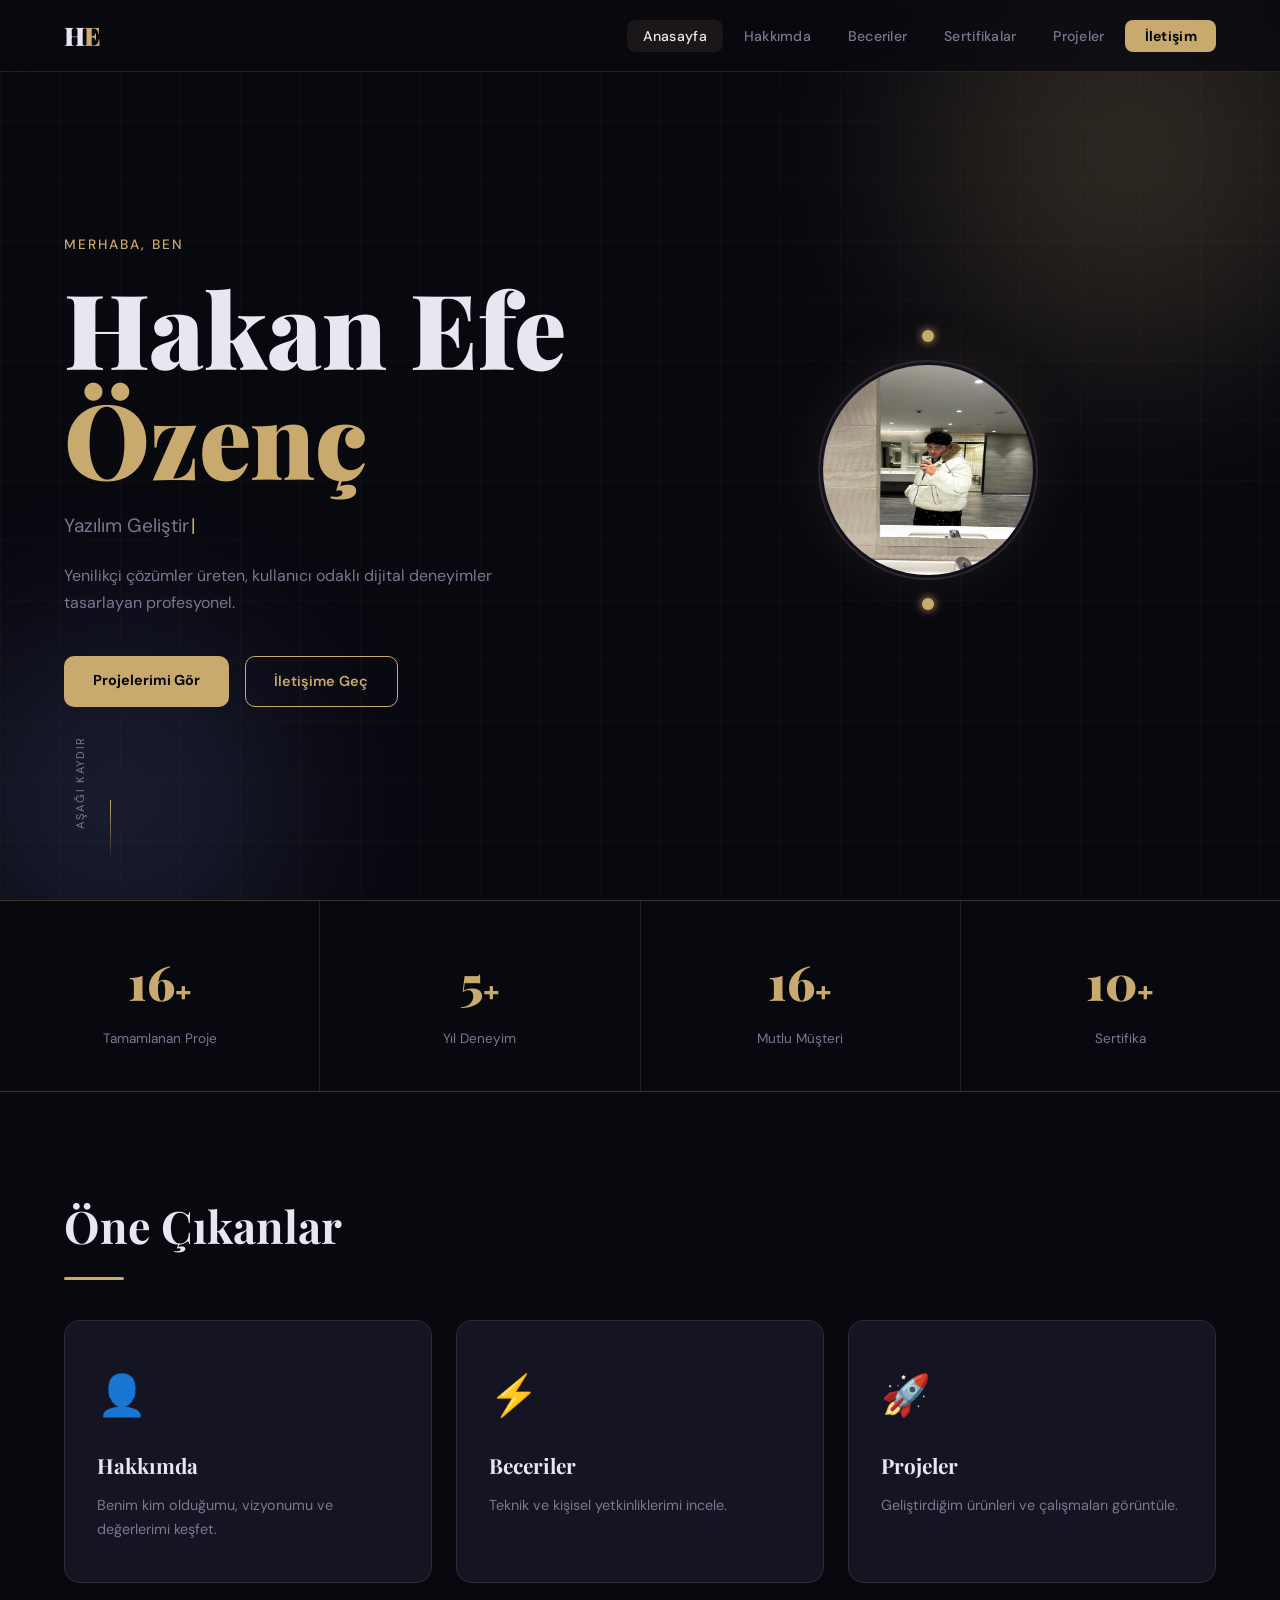
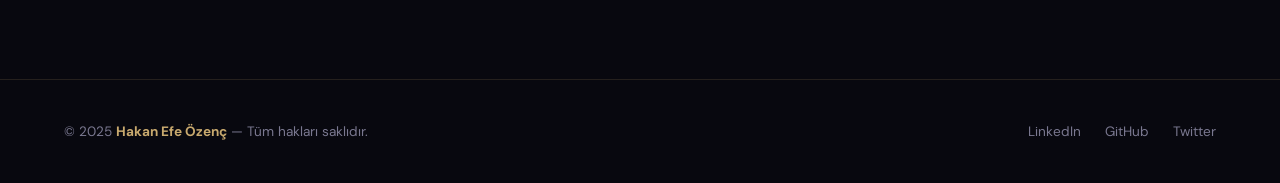
==== commit 8548b57d: "Add files via upload" ====
--- a/index.html
+++ b/index.html
@@ -124,5 +124,6 @@
   </footer>
 
   <script src="main.js"></script>
+
 </body>
 </html>
